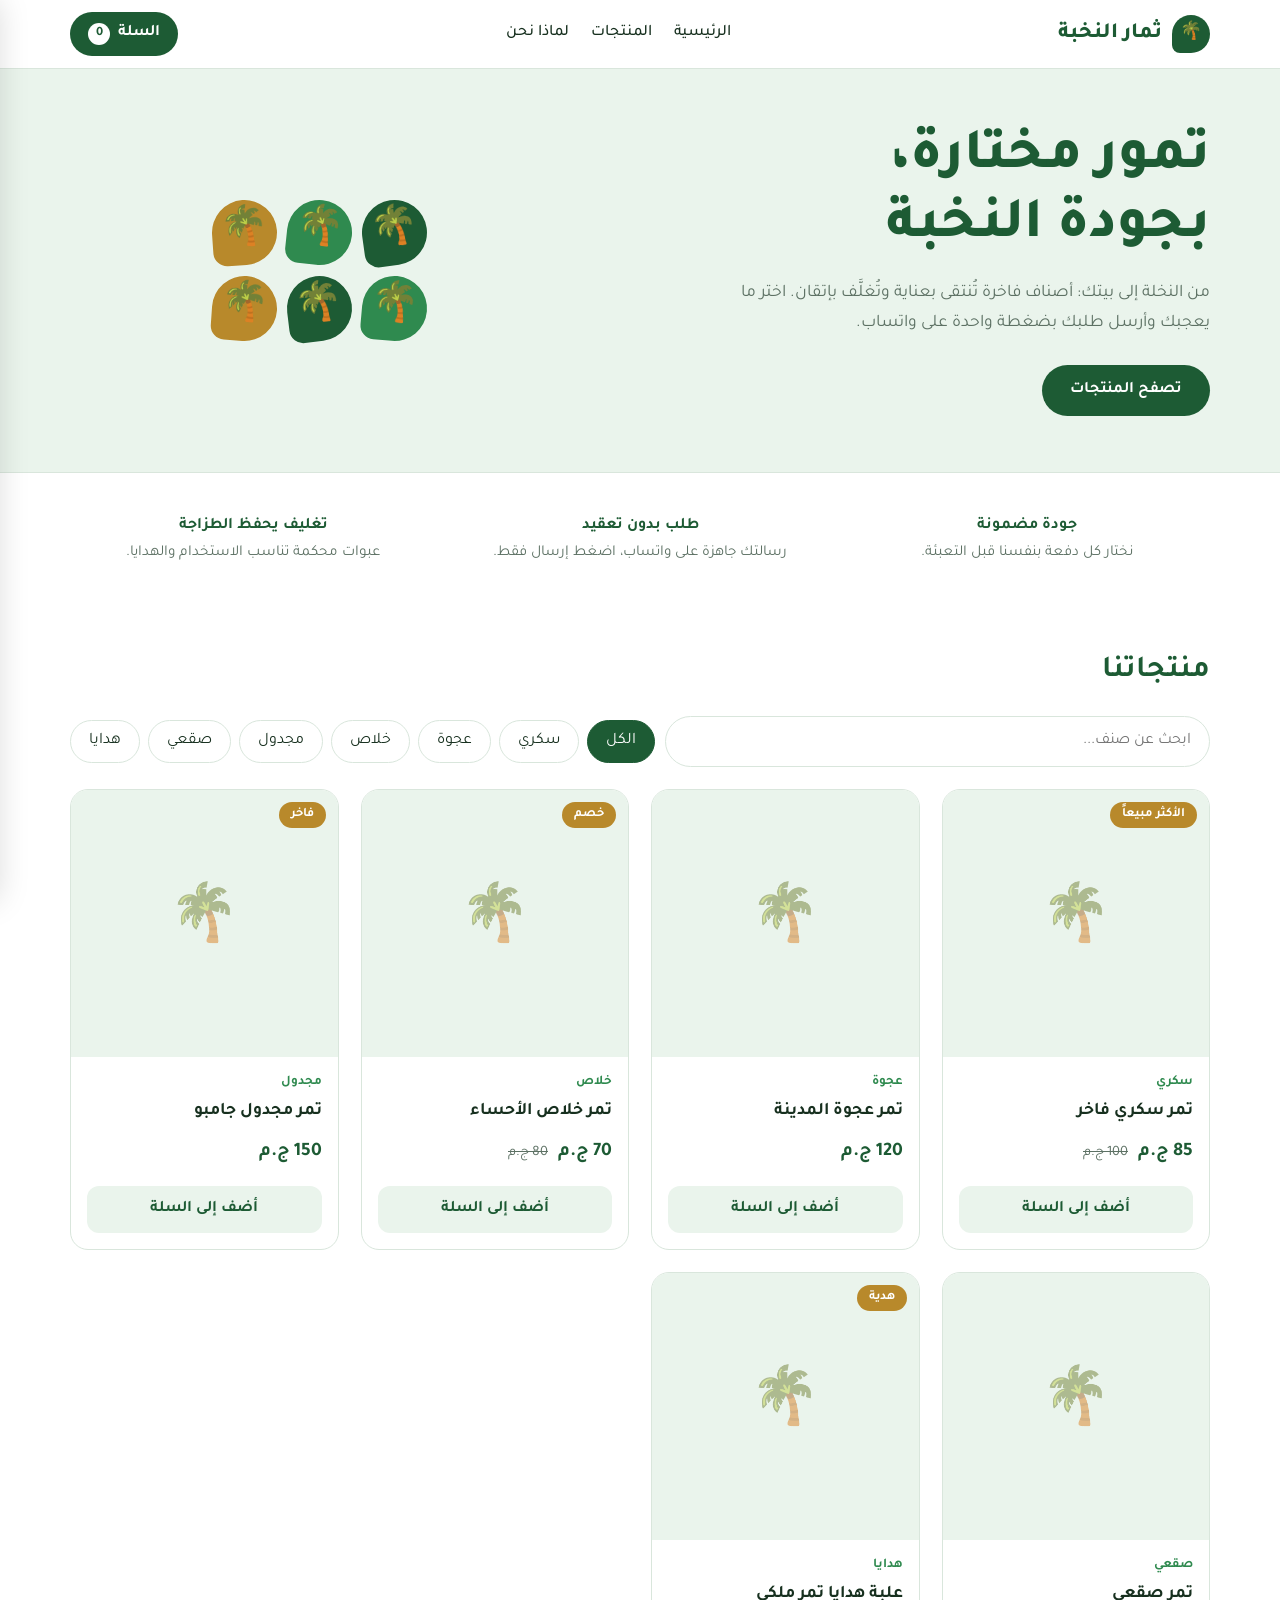
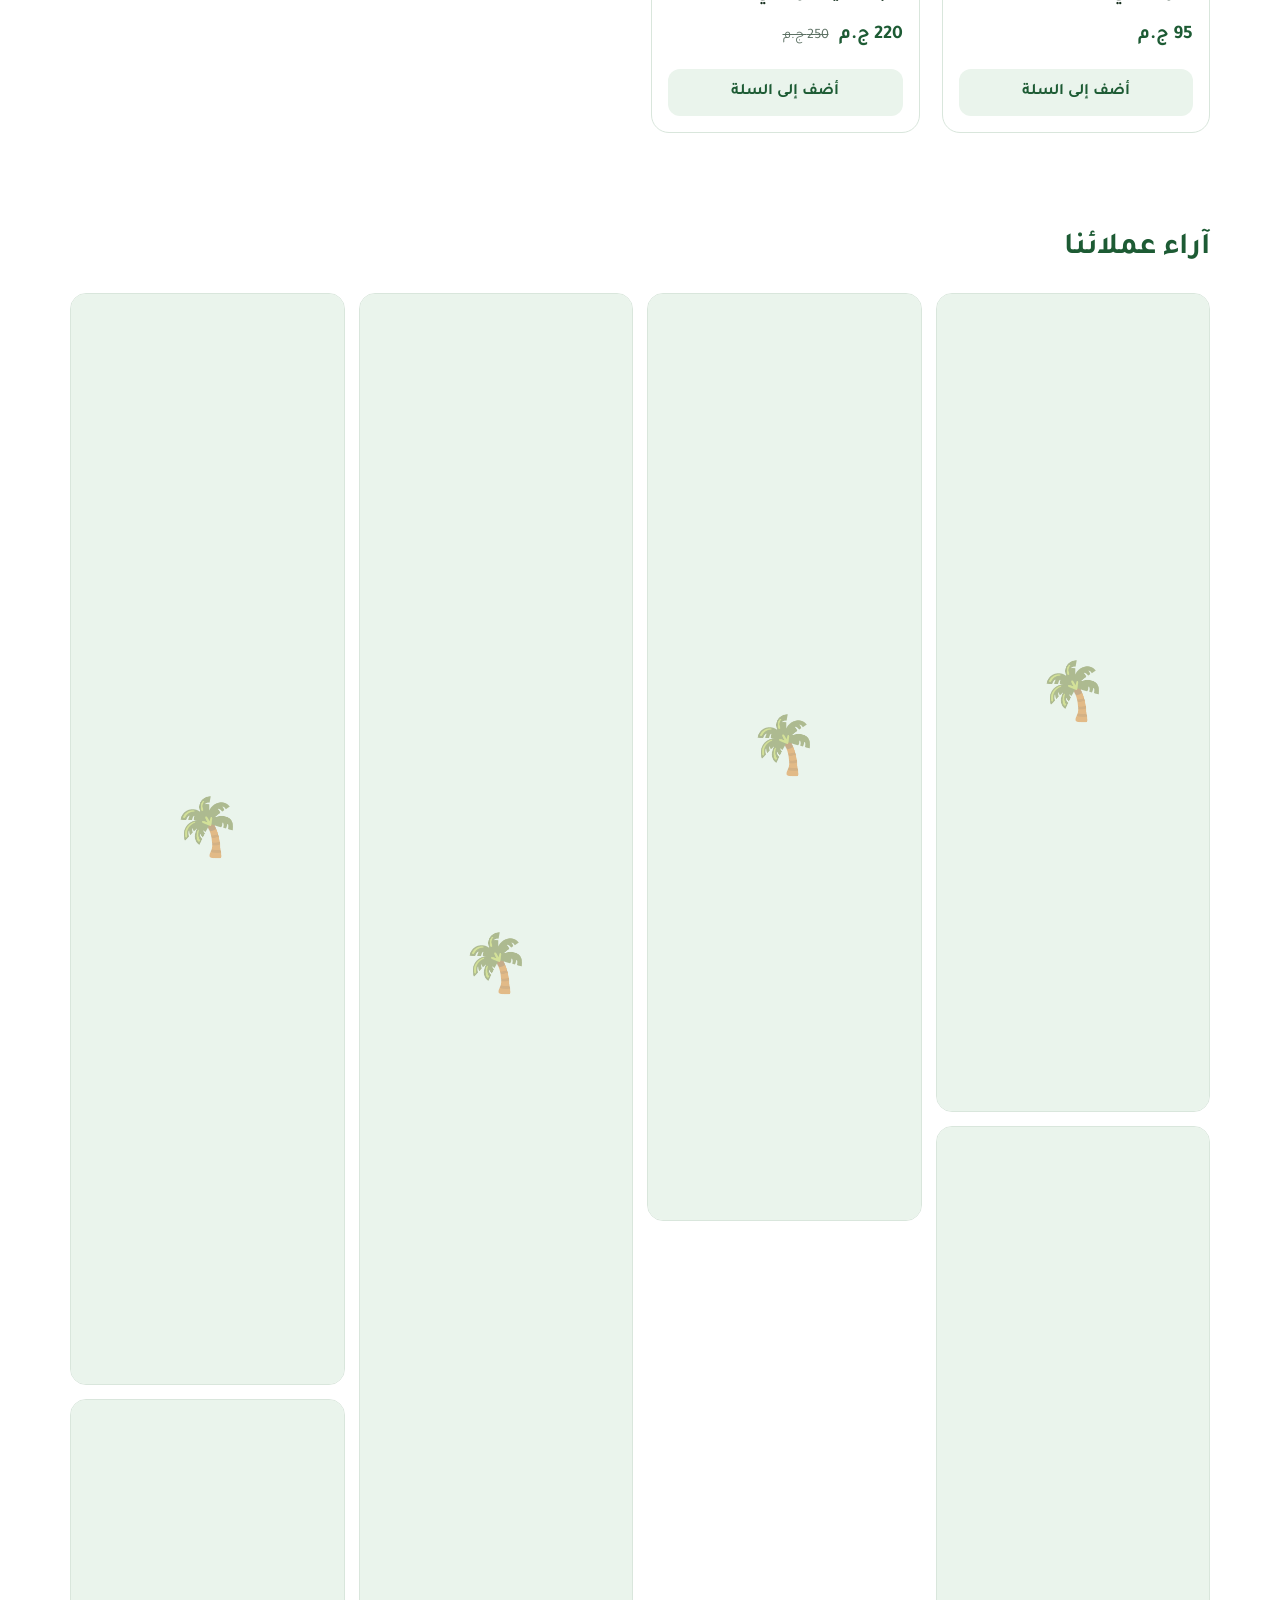
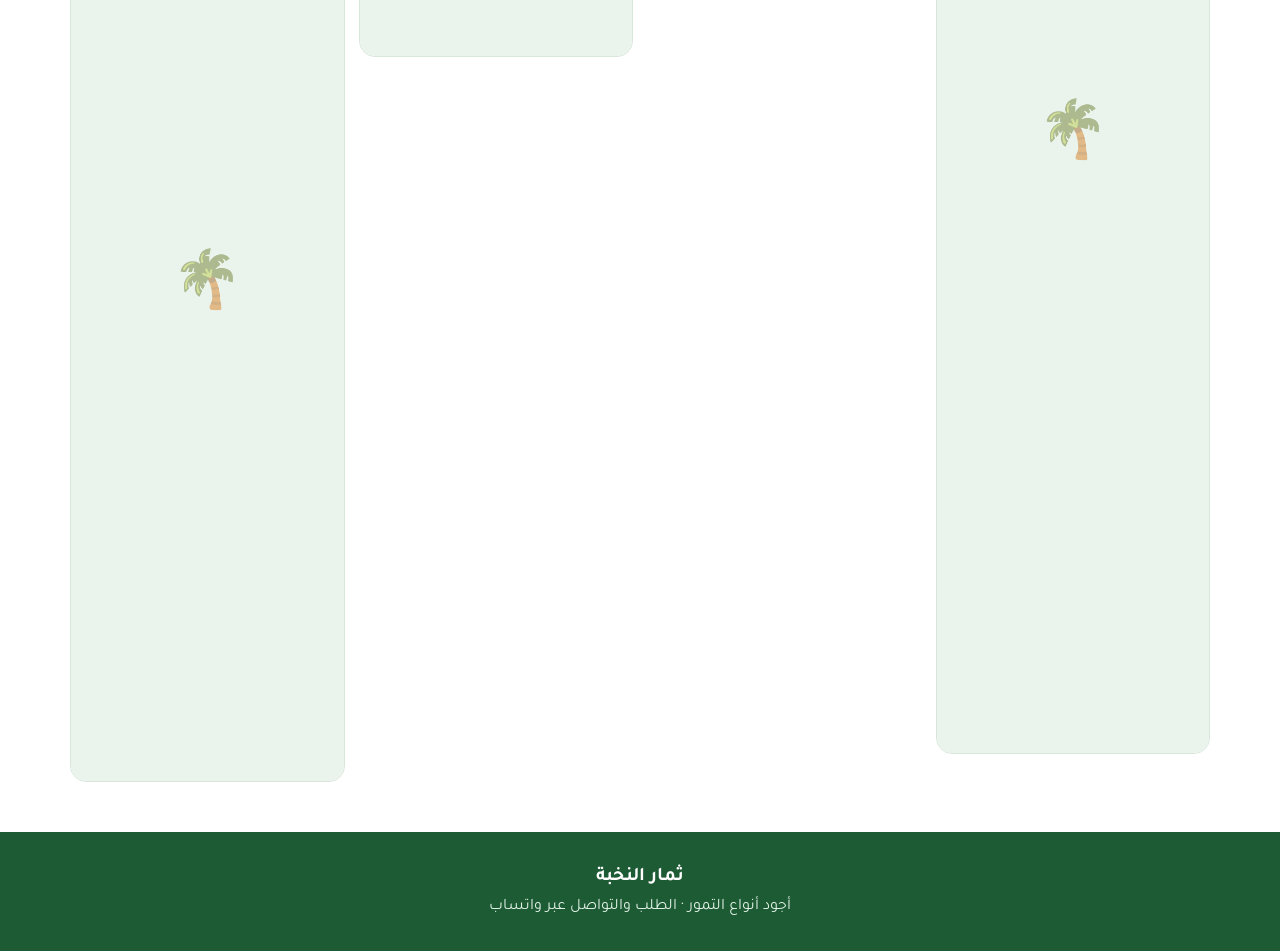
==== thimar_alnokhba/index.html @ 5d0caf3a "Add files via upload" ====
<!doctype html><html lang="ar" dir="rtl"><head><meta charset="utf-8">
<meta name="viewport" content="width=device-width,initial-scale=1">
<title>ثمار النخبة | أجود أنواع التمور</title>
<meta name="description" content="ثمار النخبة: تمور فاخرة من أجود المزارع، اطلب مباشرة عبر واتساب.">
<link rel="preconnect" href="https://fonts.googleapis.com"><link rel="preconnect" href="https://fonts.gstatic.com" crossorigin>
<link href="https://fonts.googleapis.com/css2?family=Tajawal:wght@400;500;700;800&display=swap" rel="stylesheet">
<link rel="stylesheet" href="style.css"></head>
<body data-page="home">
<section class="hero"><div class="wrap"><div><h1>تمور مختارة،<br>بجودة النخبة</h1>
<p>من النخلة إلى بيتك: أصناف فاخرة تُنتقى بعناية وتُغلَّف بإتقان. اختر ما يعجبك وأرسل طلبك بضغطة واحدة على واتساب.</p>
<a class="btn" href="#products">تصفح المنتجات</a></div>
<div class="dates" aria-hidden="true"><b style="--r:-8deg">🌴</b><b style="--r:6deg">🌴</b><b style="--r:-4deg">🌴</b><b style="--r:5deg">🌴</b><b style="--r:-7deg">🌴</b><b style="--r:4deg">🌴</b></div></div></section>
<section class="wrap feat" id="why"><div><h4>جودة مضمونة</h4><p>نختار كل دفعة بنفسنا قبل التعبئة.</p></div><div><h4>طلب بدون تعقيد</h4><p>رسالتك جاهزة على واتساب، اضغط إرسال فقط.</p></div><div><h4>تغليف يحفظ الطزاجة</h4><p>عبوات محكمة تناسب الاستخدام والهدايا.</p></div></section>
<main class="wrap" id="products"><h2 class="t">منتجاتنا</h2>
<div class="tools"><input id="search" type="search" placeholder="ابحث عن صنف..." aria-label="بحث"><div id="cats" style="display:flex;gap:8px;flex-wrap:wrap"></div></div>
<div class="grid" id="grid"><p class="msg">جاري تحميل المنتجات...</p></div></main>
<section class="wrap" id="reviews" hidden><h2 class="t">آراء عملائنا</h2><div class="rvgrid" id="rvgrid"></div></section>
<script src="app.js"></script></body></html>
---- thimar_alnokhba/style.css ----
:root{--g:#1d5b34;--g2:#2f8a4f;--gl:#eaf4ec;--ink:#17301f;--mut:#5d7164;--bd:#d9e6dc;--w:#fff;--gold:#b8892b}
*{box-sizing:border-box;margin:0}
html{scroll-behavior:smooth}
body{font-family:'Tajawal',sans-serif;color:var(--ink);background:var(--w);line-height:1.7}
a{color:inherit;text-decoration:none}
button{font:inherit;cursor:pointer;border:0}
:focus-visible{outline:3px solid var(--g2);outline-offset:2px}
.wrap{max-width:1180px;margin:auto;padding:0 20px}
header{position:sticky;top:0;z-index:20;background:rgba(255,255,255,.95);backdrop-filter:blur(8px);border-bottom:1px solid var(--bd)}
.hd{display:flex;align-items:center;justify-content:space-between;height:68px}
.logo{display:flex;align-items:center;gap:10px;font-weight:800;font-size:1.35rem;color:var(--g)}
.logo i{font-style:normal;background:var(--g);color:#fff;width:38px;height:38px;border-radius:50% 50% 50% 8px;display:grid;place-items:center;font-size:1.1rem}
nav{display:flex;gap:22px;font-weight:500}
nav a:hover{color:var(--g2)}
.cartbtn{background:var(--g);color:#fff;padding:8px 18px;border-radius:30px;font-weight:700;display:flex;gap:8px;align-items:center}
.cartbtn span{background:#fff;color:var(--g);border-radius:20px;min-width:22px;height:22px;display:grid;place-items:center;font-size:.8rem;padding:0 6px}
.hero{background:var(--gl);border-bottom:1px solid var(--bd);overflow:hidden}
.hero .wrap{display:grid;grid-template-columns:1.1fr .9fr;align-items:center;gap:30px;padding-top:56px;padding-bottom:56px}
.hero h1{font-size:clamp(2.2rem,5vw,3.6rem);line-height:1.2;color:var(--g);font-weight:800}
.hero p{margin:16px 0 26px;color:var(--mut);font-size:1.1rem;max-width:30rem}
.btn{display:inline-block;background:var(--g);color:#fff;padding:12px 28px;border-radius:30px;font-weight:700;transition:background .2s}
.btn:hover{background:var(--g2)}
.btn.wa{background:#25d366;color:#0b3d1b}.btn.wa:hover{background:#1fbd5a}
.btn.out{background:#fff;color:var(--g);border:2px solid var(--g)}
.dates{display:grid;grid-template-columns:repeat(3,1fr);gap:10px;max-width:360px;margin-inline:auto}
.dates b{aspect-ratio:1;border-radius:50% 50% 50% 14px;background:var(--g);display:grid;place-items:center;font-size:2.4rem;transform:rotate(var(--r))}
.dates b:nth-child(even){background:var(--g2)}.dates b:nth-child(3n){background:var(--gold)}
.feat{display:grid;grid-template-columns:repeat(3,1fr);gap:20px;padding:30px 20px;text-align:center}
.feat div{padding:10px}.feat h4{color:var(--g)}.feat p{color:var(--mut);font-size:.95rem}
h2.t{font-size:1.9rem;color:var(--g);margin:40px 0 18px}
.tools{display:flex;flex-wrap:wrap;gap:10px;align-items:center;margin-bottom:22px}
.tools input{flex:1;min-width:200px;padding:11px 18px;border:1.5px solid var(--bd);border-radius:30px;font:inherit}
.chip{background:#fff;border:1.5px solid var(--bd);padding:7px 18px;border-radius:30px;color:var(--ink)}
.chip.on{background:var(--g);color:#fff;border-color:var(--g)}
.grid{display:grid;grid-template-columns:repeat(auto-fill,minmax(250px,1fr));gap:22px;padding-bottom:50px}
.card{border:1px solid var(--bd);border-radius:18px;overflow:hidden;background:#fff;display:flex;flex-direction:column;transition:box-shadow .2s,transform .2s}
.card:hover{box-shadow:0 10px 28px rgba(29,91,52,.14);transform:translateY(-3px)}
.ph{position:relative;aspect-ratio:1;background:var(--gl);display:grid;place-items:center;overflow:hidden}
.ph::before{content:'🌴';font-size:3.5rem;opacity:.5}
.ph img{position:absolute;inset:0;width:100%;height:100%;object-fit:cover}
.badge{position:absolute;top:12px;right:12px;background:var(--gold);color:#fff;font-size:.8rem;font-weight:700;padding:2px 12px;border-radius:20px}
.cb{padding:14px 16px 16px;display:flex;flex-direction:column;gap:4px;flex:1}
.cb small{color:var(--g2);font-weight:700}.cb h3{font-size:1.1rem}
.pr{display:flex;gap:10px;align-items:baseline;margin-top:auto;padding-top:6px}
.pr b{font-size:1.2rem;color:var(--g)}.pr s{color:var(--mut);font-size:.9rem}
.add{background:var(--gl);color:var(--g);font-weight:700;padding:10px;margin:0 16px 16px;border-radius:12px}
.add:hover{background:var(--g);color:#fff}
.msg{grid-column:1/-1;text-align:center;color:var(--mut);padding:40px}
.pd{display:grid;grid-template-columns:1fr 1fr;gap:40px;padding:36px 20px}
.pd .main{border-radius:20px;border:1px solid var(--bd);aspect-ratio:1}
.thumbs{display:flex;gap:10px;margin-top:12px}
.thumbs button{width:72px;height:72px;border-radius:12px;border:2px solid var(--bd);padding:0;overflow:hidden;background:#fff}
.thumbs button.on{border-color:var(--g)}
.thumbs img{width:100%;height:100%;object-fit:cover}
.pd h1{font-size:2.1rem;color:var(--g);line-height:1.3}
.pd .pr b{font-size:1.9rem}
.meta{display:flex;gap:10px;flex-wrap:wrap;margin:12px 0}
.meta span{background:var(--gl);color:var(--g);padding:3px 14px;border-radius:20px;font-size:.9rem}
.desc{color:var(--mut);margin:14px 0 22px;white-space:pre-line}
.buy{display:flex;gap:12px;flex-wrap:wrap;align-items:center}
.qty{display:flex;align-items:center;border:1.5px solid var(--bd);border-radius:30px}
.qty button{width:40px;height:42px;background:none;font-size:1.3rem;color:var(--g)}
.qty span{min-width:30px;text-align:center;font-weight:700}
.shade{position:fixed;inset:0;background:rgba(0,0,0,.4);opacity:0;pointer-events:none;transition:opacity .25s;z-index:40}
.drawer{position:fixed;top:0;bottom:0;left:0;width:min(420px,100%);background:#fff;z-index:50;transform:translateX(-102%);transition:transform .3s;display:flex;flex-direction:column;box-shadow:6px 0 30px rgba(0,0,0,.15)}
body.cartopen .drawer{transform:none}body.cartopen .shade{opacity:1;pointer-events:auto}
.dh{display:flex;justify-content:space-between;align-items:center;padding:16px 20px;border-bottom:1px solid var(--bd)}
.dh h3{color:var(--g)}.dh button{background:none;font-size:1.6rem}
.items{flex:1;overflow:auto;padding:10px 20px}
.it{display:flex;gap:10px;justify-content:space-between;align-items:center;padding:12px 0;border-bottom:1px solid var(--bd)}
.it p{font-weight:700}.it small{color:var(--mut)}
.it .qty{transform:scale(.85)}
.df{padding:16px 20px;border-top:1px solid var(--bd);display:grid;gap:10px;background:var(--gl)}
.df input,.df textarea{padding:10px 14px;border:1.5px solid var(--bd);border-radius:12px;font:inherit;width:100%}
.tot{display:flex;justify-content:space-between;font-weight:800;font-size:1.15rem;color:var(--g)}
.df .btn{text-align:center;width:100%}
#reviews{padding-bottom:50px}
.rvgrid{columns:2;column-gap:14px}
.rv{break-inside:avoid;margin:0 0 14px;border:1px solid var(--bd);border-radius:16px;overflow:hidden;background:#fff}
.rv button{display:block;width:100%;padding:0;background:none}
.rv img{display:block;width:100%;height:auto}
.rv .ph{aspect-ratio:auto}
.rv figcaption{padding:8px 12px;font-size:.9rem;color:var(--mut);text-align:center}
.lb{position:fixed;inset:0;background:rgba(0,0,0,.85);z-index:70;display:grid;place-items:center;padding:20px;cursor:zoom-out}
.lb img{max-width:100%;max-height:100%;border-radius:12px}
@media(min-width:700px){.rvgrid{columns:3}}
@media(min-width:1000px){.rvgrid{columns:4}}
footer{background:var(--g);color:#dff0e4;padding:30px 0;text-align:center}
footer b{color:#fff;font-size:1.2rem}
.toast{position:fixed;bottom:22px;right:50%;transform:translateX(50%);background:var(--ink);color:#fff;padding:10px 22px;border-radius:30px;z-index:60}
@media(max-width:760px){nav{display:none}.hero .wrap,.pd{grid-template-columns:1fr}.dates{max-width:240px}.feat{grid-template-columns:1fr}.hero .wrap{padding-top:32px;padding-bottom:32px}}
@media(prefers-reduced-motion:reduce){*{transition:none!important;scroll-behavior:auto!important}}
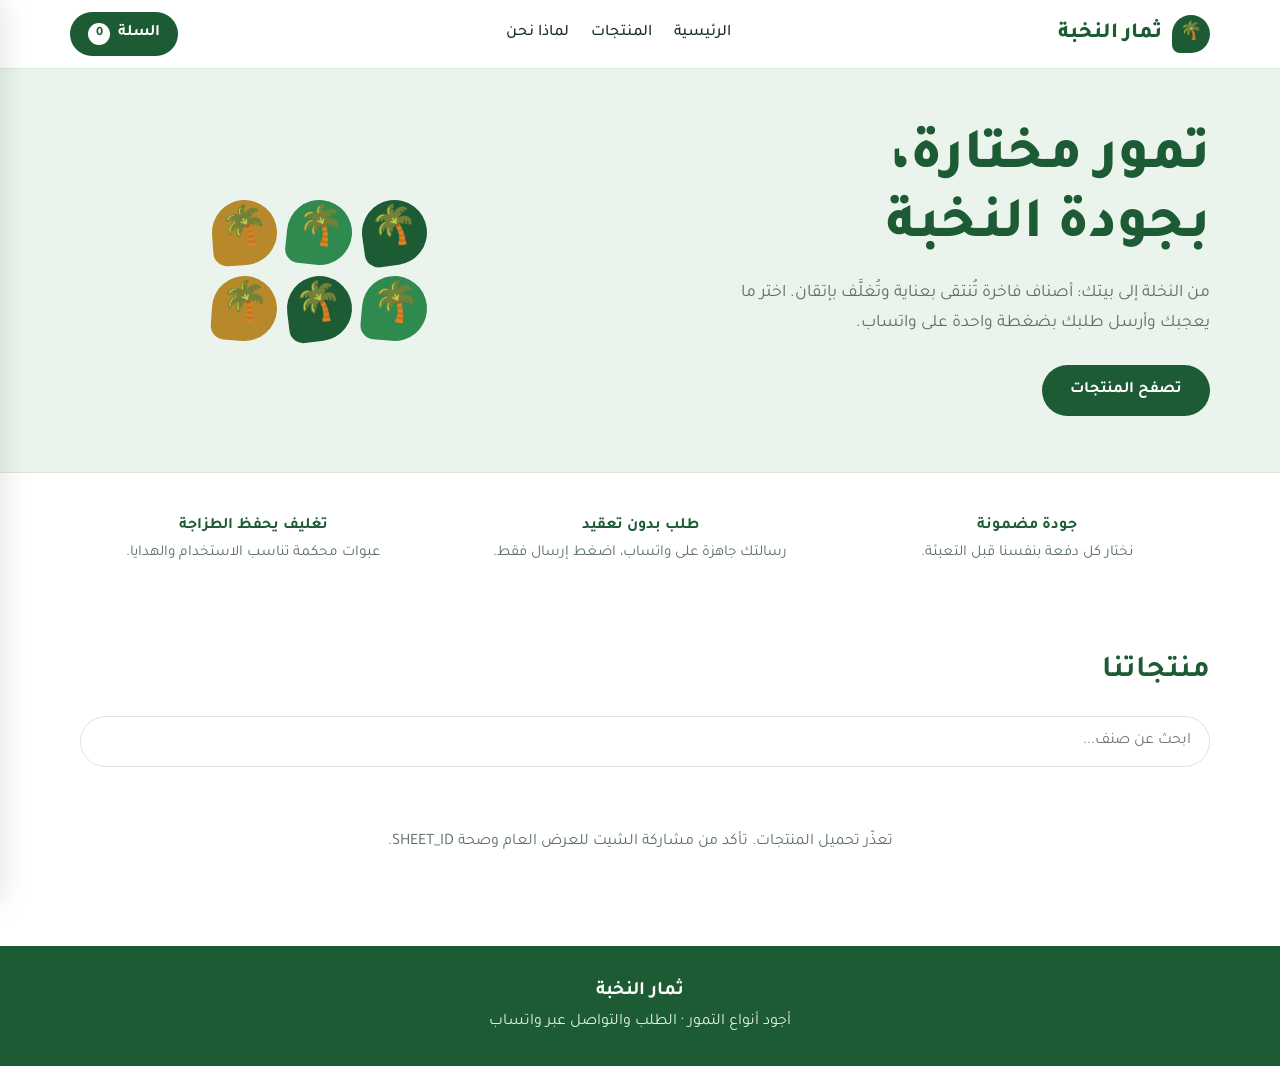
==== commit 16813bb3: "Update index.html" ====
--- a/thimar_alnokhba/index.html
+++ b/thimar_alnokhba/index.html
@@ -15,4 +15,4 @@
 <div class="tools"><input id="search" type="search" placeholder="ابحث عن صنف..." aria-label="بحث"><div id="cats" style="display:flex;gap:8px;flex-wrap:wrap"></div></div>
 <div class="grid" id="grid"><p class="msg">جاري تحميل المنتجات...</p></div></main>
 <section class="wrap" id="reviews" hidden><h2 class="t">آراء عملائنا</h2><div class="rvgrid" id="rvgrid"></div></section>
-<script src="app.js"></script></body></html>+<script src="app.js"></script></body></html>
--- a/thimar_alnokhba/style.css
+++ b/thimar_alnokhba/style.css
@@ -85,8 +85,18 @@
 .lb img{max-width:100%;max-height:100%;border-radius:12px}
 @media(min-width:700px){.rvgrid{columns:3}}
 @media(min-width:1000px){.rvgrid{columns:4}}
+.of{color:var(--gold);font-size:.85rem;font-weight:700}
+.oh{font-weight:700;margin:16px 0 8px}
+.tiers{display:grid;grid-template-columns:repeat(auto-fit,minmax(130px,1fr));gap:10px;margin-bottom:6px}
+.tier{background:#fff;border:2px solid var(--bd);border-radius:16px;padding:10px 8px;display:flex;flex-direction:column;align-items:center;gap:2px;color:var(--ink);transition:border-color .2s,background .2s}
+.tier:hover{border-color:var(--g2)}
+.tier span{color:var(--mut);font-size:.95rem}
+.tier em{font-style:normal;color:var(--gold);font-size:.82rem;font-weight:700}
+.tier.on{background:var(--g);border-color:var(--g);color:#fff}
+.tier.on span{color:#dff0e4}.tier.on em{color:#ffe29a}
+.up{color:var(--gold);font-size:.8rem}
 footer{background:var(--g);color:#dff0e4;padding:30px 0;text-align:center}
 footer b{color:#fff;font-size:1.2rem}
 .toast{position:fixed;bottom:22px;right:50%;transform:translateX(50%);background:var(--ink);color:#fff;padding:10px 22px;border-radius:30px;z-index:60}
 @media(max-width:760px){nav{display:none}.hero .wrap,.pd{grid-template-columns:1fr}.dates{max-width:240px}.feat{grid-template-columns:1fr}.hero .wrap{padding-top:32px;padding-bottom:32px}}
-@media(prefers-reduced-motion:reduce){*{transition:none!important;scroll-behavior:auto!important}}+@media(prefers-reduced-motion:reduce){*{transition:none!important;scroll-behavior:auto!important}}
